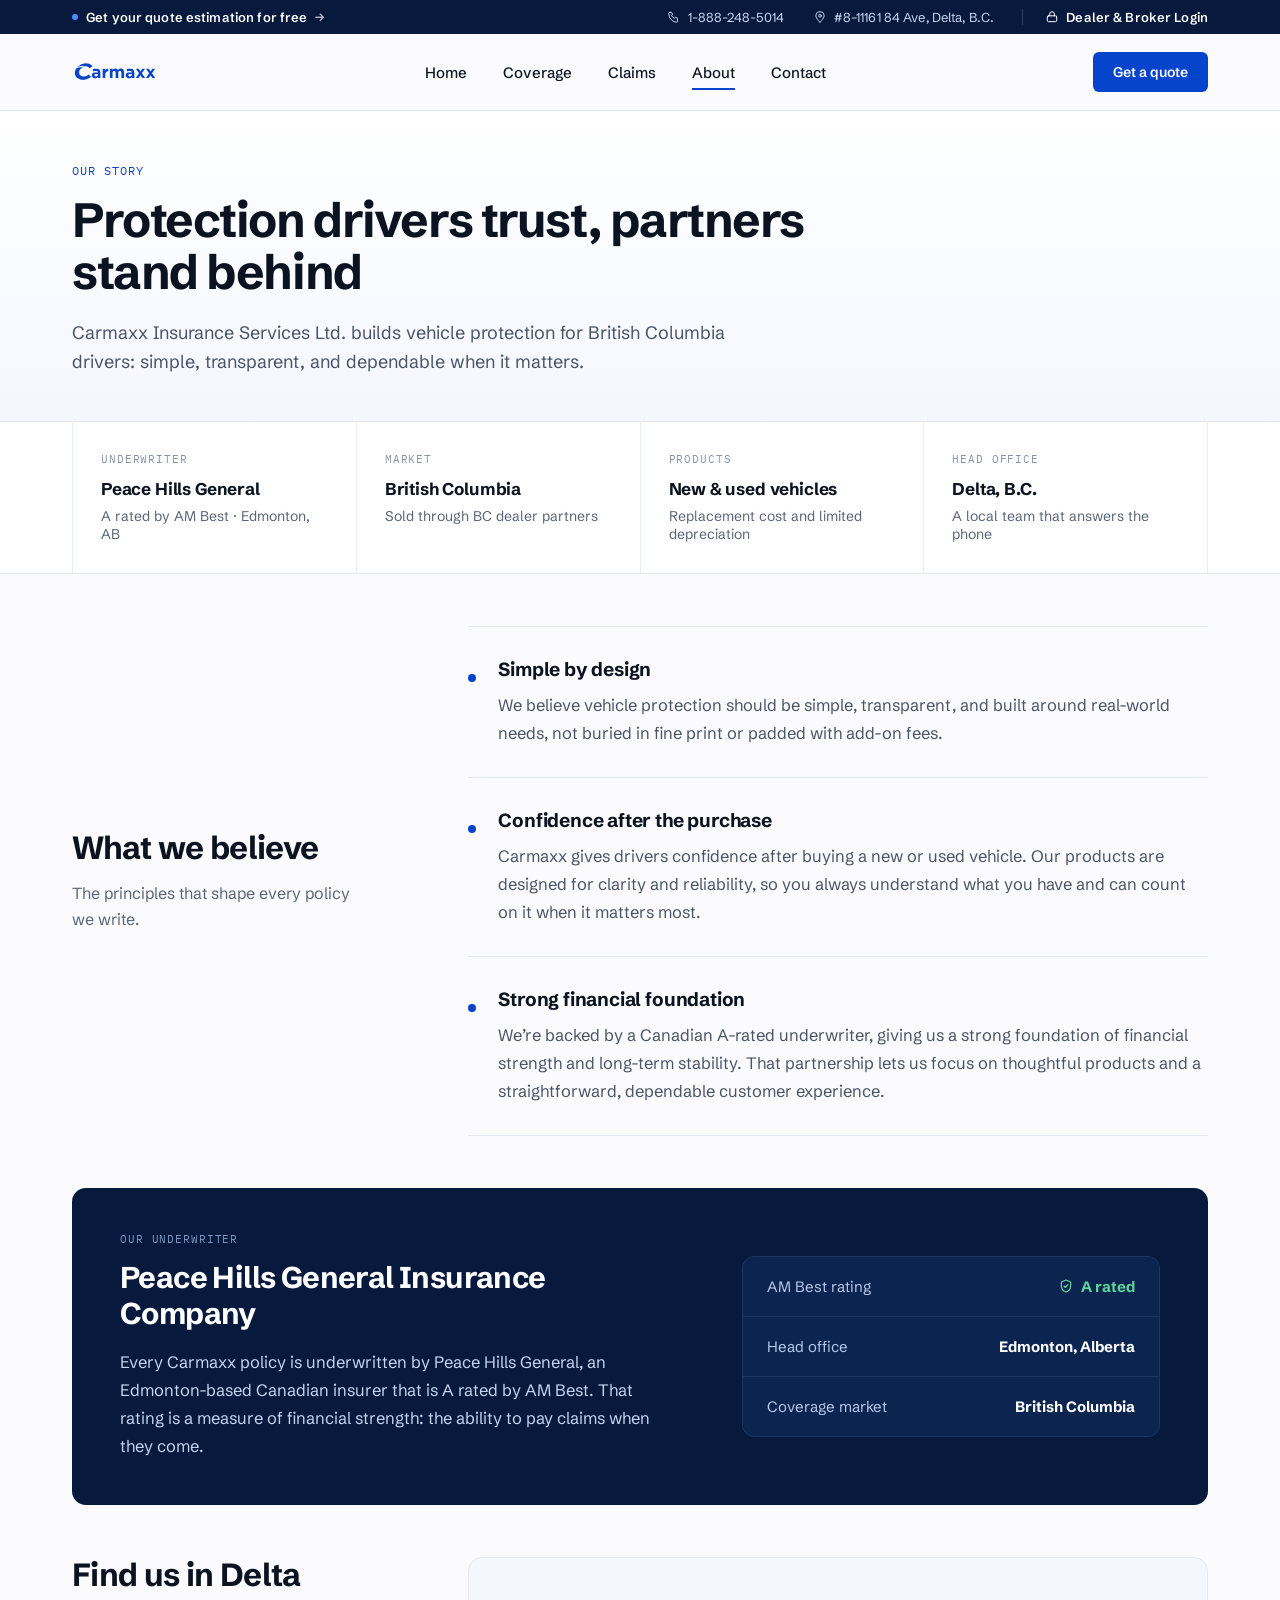
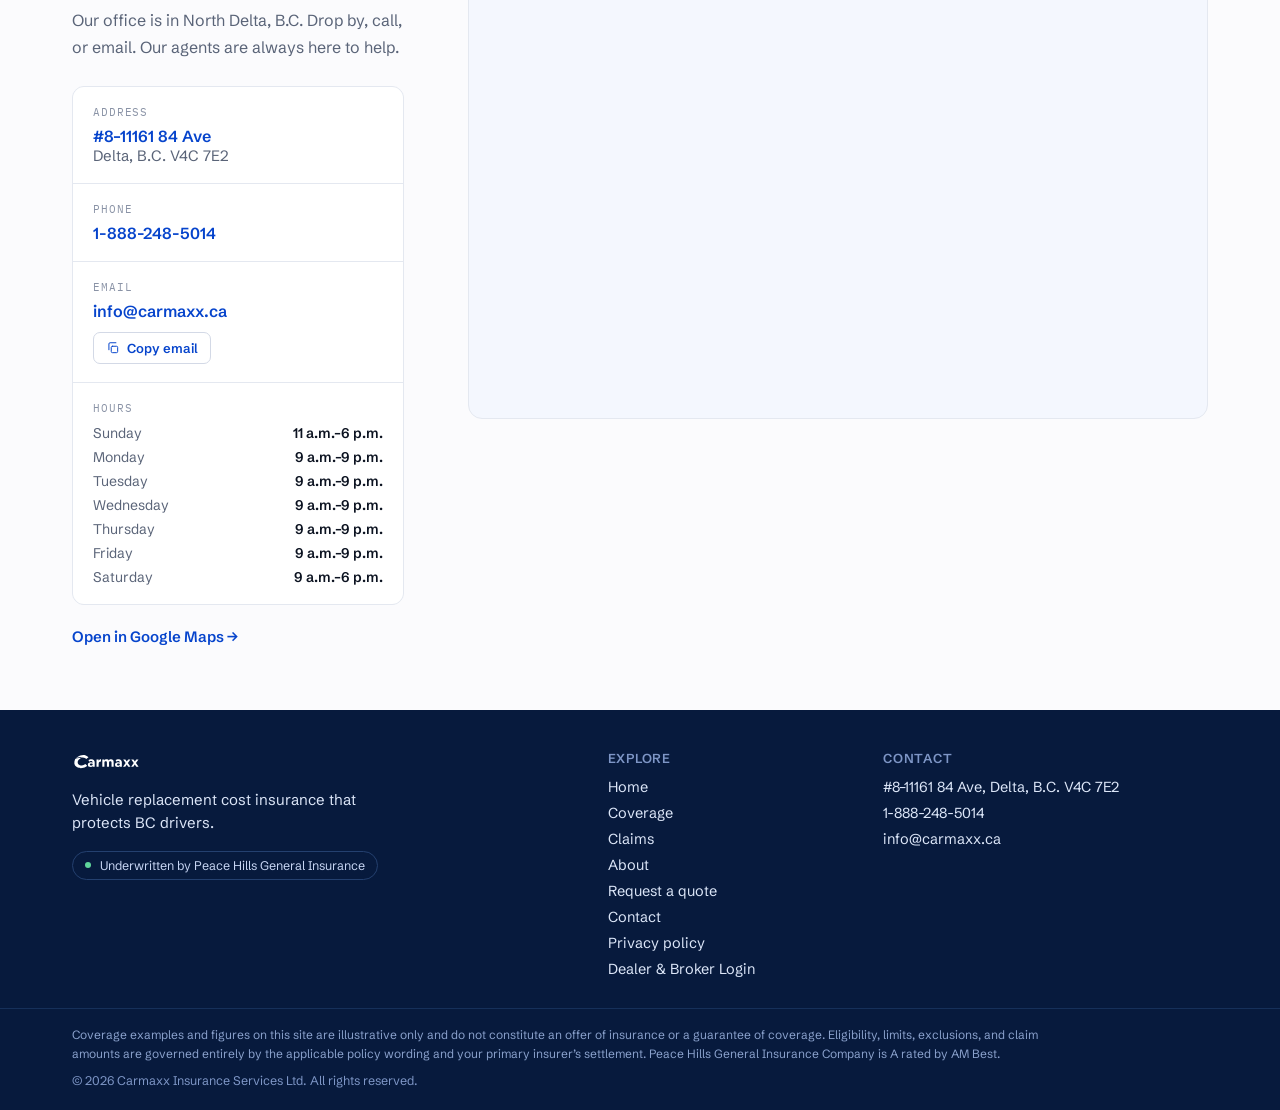
==== site/about.html @ 8c23d746 "Initial checkpoint: Carmaxx website Static marketing site for Carmaxx vehicle replacement cost insur" ====
<!DOCTYPE html>
<html lang="en">
<head>
  <meta charset="utf-8" />
  <meta name="viewport" content="width=device-width, initial-scale=1" />
  <title>About | Carmaxx Vehicle Replacement Cost Insurance</title>
  <meta name="description" content="Carmaxx Insurance Services Ltd. builds simple, transparent vehicle protection for British Columbia drivers, backed by an A-rated Canadian underwriter." />
  <link rel="icon" href="assets/logo-blue.svg" />
  <link rel="preconnect" href="https://fonts.googleapis.com" />
  <link rel="preconnect" href="https://fonts.gstatic.com" crossorigin="anonymous" />
  <link href="https://fonts.googleapis.com/css2?family=Schibsted+Grotesk:wght@400;500;600;700;800&family=IBM+Plex+Mono:wght@400;500&display=swap" rel="stylesheet" />
  <link rel="stylesheet" href="styles.css" />
</head>
<body>


<div style="min-height:100vh; background:#FBFBFD;">

  <div style="background:#071A3D; color:#C6D4F2; font-size:13px; letter-spacing:0.01em;">
    <div style="max-width:1200px; margin:0 auto; padding:9px 32px; display:flex; align-items:center; justify-content:space-between; gap:24px;">
      <a href="quote.html" style="display:flex; align-items:center; gap:8px; color:#FFFFFF; font-weight:600;" class="x69">
        <span style="display:inline-block; width:6px; height:6px; border-radius:50%; background:#4C8CFF;"></span>
        <span>Get your quote estimation for free</span>
        <span style="opacity:0.7;">&#8594;</span>
      </a>
      <div style="display:flex; align-items:center; gap:28px;">
        <a href="tel:18882485014" style="display:flex; align-items:center; gap:7px; color:#C6D4F2;" class="x70">
          <svg viewBox="0 0 24 24" width="14" height="14" fill="none" stroke="currentColor" stroke-width="1.7" stroke-linecap="round" stroke-linejoin="round" aria-hidden="true"><path d="M5 4h3l1.6 4-2 1.2a11 11 0 0 0 5.2 5.2l1.2-2 4 1.6V19a2 2 0 0 1-2 2A15 15 0 0 1 3 6a2 2 0 0 1 2-2z"></path></svg>
          <span>1-888-248-5014</span>
        </a>
        <a href="https://maps.app.goo.gl/x2WsyaY8X3nnMoYH7" target="_blank" rel="noopener" style="display:flex; align-items:center; gap:7px; color:#C6D4F2;" class="x71">
          <svg viewBox="0 0 24 24" width="14" height="14" fill="none" stroke="currentColor" stroke-width="1.7" stroke-linecap="round" stroke-linejoin="round" aria-hidden="true"><path d="M12 21s7-6.3 7-11a7 7 0 0 0-14 0c0 4.7 7 11 7 11z"></path><circle cx="12" cy="10" r="2.4"></circle></svg>
          <span>#8&#8211;11161 84 Ave, Delta, B.C.</span>
        </a>
        <a href="https://portal.carmaxx.ca/login" target="_blank" rel="noopener" style="display:flex; align-items:center; gap:7px; color:#FFFFFF; font-weight:600; border-left:1px solid #24406F; padding-left:22px;" class="x72">
          <svg viewBox="0 0 24 24" width="14" height="14" fill="none" stroke="currentColor" stroke-width="1.7" stroke-linecap="round" stroke-linejoin="round" aria-hidden="true"><rect x="4" y="10" width="16" height="10" rx="2"></rect><path d="M8 10V7a4 4 0 0 1 8 0v3"></path></svg>
          <span>Dealer &amp; Broker Login</span>
        </a>
      </div>
    </div>
  </div>

  <header style="position:sticky; top:0; z-index:20; background:rgba(251,251,253,0.92); backdrop-filter:blur(10px); border-bottom:1px solid #E4E8F0;">
    <div style="max-width:1200px; margin:0 auto; padding:0 32px; height:76px; display:flex; align-items:center; justify-content:space-between; gap:40px;">
      <a href="index.html" style="display:flex; align-items:center;">
        <img src="assets/logo-blue.svg" alt="Carmaxx" style="height:30px; width:auto; display:block;" />
      </a>
      <nav style="display:flex; align-items:center; gap:36px; font-size:15px; font-weight:500;">
        <a href="index.html" style="color:#0B1220; padding:6px 0; position:relative;" class="x73">Home
          
        </a>
        <a href="coverage.html" style="color:#0B1220; padding:6px 0; position:relative;" class="x74">Coverage
          
        </a>
        <a href="claims.html" style="color:#0B1220; padding:6px 0; position:relative;" class="x75">Claims
          
        </a>
        <a href="about.html" style="color:#0B1220; padding:6px 0; position:relative;" class="x76">About
          <span style="position:absolute; left:0; right:0; bottom:-2px; height:2px; background:#0644CC;"></span>
        </a>
        <a href="contact.html" style="color:#0B1220; padding:6px 0; position:relative;" class="x77">Contact
          
        </a>
      </nav>
      <div style="display:flex; align-items:center; gap:20px;">
        <a href="quote.html" style="background:#0644CC; color:#FFFFFF; font-size:14px; font-weight:600; padding:11px 20px; border-radius:6px;" class="x78">Get a quote</a>
      </div>
    </div>
  </header>

  <main>
    <section style="border-bottom:1px solid #E4E8F0; background:linear-gradient(180deg,#FFFFFF 0%,#F4F7FE 100%);">
      <div style="max-width:1200px; margin:0 auto; padding:52px 32px 44px;">
        <div style="font-family:'IBM Plex Mono', monospace; font-size:12px; letter-spacing:0.08em; text-transform:uppercase; color:#0644CC;">Our story</div>
        <h1 style="margin:16px 0 0; font-size:48px; line-height:1.08; letter-spacing:-0.03em; font-weight:700; max-width:820px;">Protection drivers trust, partners stand behind</h1>
        <p style="margin:20px 0 0; font-size:18px; line-height:1.65; color:#4A5468; max-width:720px;">Carmaxx Insurance Services Ltd. builds vehicle protection for British Columbia drivers: simple, transparent, and dependable when it matters.</p>
      </div>
    </section>

    <section style="border-bottom:1px solid #E4E8F0; background:#FFFFFF;">
      <div style="max-width:1200px; margin:0 auto; padding:0 32px;">
        <div style="display:grid; grid-template-columns:repeat(4,1fr); border-left:1px solid #E9EEF8;">
          <div style="padding:30px 28px; border-right:1px solid #E9EEF8;">
            <div style="font-family:'IBM Plex Mono', monospace; font-size:11px; letter-spacing:0.08em; text-transform:uppercase; color:#8A93A6;">Underwriter</div>
            <div style="margin-top:12px; font-size:17px; font-weight:700; letter-spacing:-0.01em; line-height:1.35;">Peace Hills General</div>
            <div style="margin-top:6px; font-size:14px; color:#5A6478;">A rated by AM Best &#183; Edmonton, AB</div>
          </div>
          <div style="padding:30px 28px; border-right:1px solid #E9EEF8;">
            <div style="font-family:'IBM Plex Mono', monospace; font-size:11px; letter-spacing:0.08em; text-transform:uppercase; color:#8A93A6;">Market</div>
            <div style="margin-top:12px; font-size:17px; font-weight:700; letter-spacing:-0.01em; line-height:1.35;">British Columbia</div>
            <div style="margin-top:6px; font-size:14px; color:#5A6478;">Sold through BC dealer partners</div>
          </div>
          <div style="padding:30px 28px; border-right:1px solid #E9EEF8;">
            <div style="font-family:'IBM Plex Mono', monospace; font-size:11px; letter-spacing:0.08em; text-transform:uppercase; color:#8A93A6;">Products</div>
            <div style="margin-top:12px; font-size:17px; font-weight:700; letter-spacing:-0.01em; line-height:1.35;">New &amp; used vehicles</div>
            <div style="margin-top:6px; font-size:14px; color:#5A6478;">Replacement cost and limited depreciation</div>
          </div>
          <div style="padding:30px 28px; border-right:1px solid #E9EEF8;">
            <div style="font-family:'IBM Plex Mono', monospace; font-size:11px; letter-spacing:0.08em; text-transform:uppercase; color:#8A93A6;">Head office</div>
            <div style="margin-top:12px; font-size:17px; font-weight:700; letter-spacing:-0.01em; line-height:1.35;">Delta, B.C.</div>
            <div style="margin-top:6px; font-size:14px; color:#5A6478;">A local team that answers the phone</div>
          </div>
        </div>
      </div>
    </section>

    <section style="max-width:1200px; margin:0 auto; padding:52px 32px 0;">
      <div style="display:grid; grid-template-columns:0.62fr 1.38fr; gap:64px; align-items:center;">
        <div>
          <h2 style="margin:0; font-size:32px; line-height:1.15; letter-spacing:-0.02em; font-weight:700;">What we believe</h2>
          <p style="margin:14px 0 0; font-size:16px; line-height:1.6; color:#5A6478;">The principles that shape every policy we write.</p>
        </div>
        <div style="display:grid; gap:0; border-top:1px solid #E4E8F0;">
          <div style="display:grid; grid-template-columns:16px 1fr; gap:14px; padding:30px 0; border-bottom:1px solid #E4E8F0;">
            <div style="padding-top:9px;"><span style="display:inline-block; width:8px; height:8px; border-radius:50%; background:#0644CC;"></span></div>
            <div>
              <div style="font-size:19px; font-weight:700; letter-spacing:-0.01em;">Simple by design</div>
              <p style="margin:10px 0 0; font-size:16.5px; line-height:1.7; color:#4A5468;">We believe vehicle protection should be simple, transparent, and built around real-world needs, not buried in fine print or padded with add-on fees.</p>
            </div>
          </div>
          <div style="display:grid; grid-template-columns:16px 1fr; gap:14px; padding:30px 0; border-bottom:1px solid #E4E8F0;">
            <div style="padding-top:9px;"><span style="display:inline-block; width:8px; height:8px; border-radius:50%; background:#0644CC;"></span></div>
            <div>
              <div style="font-size:19px; font-weight:700; letter-spacing:-0.01em;">Confidence after the purchase</div>
              <p style="margin:10px 0 0; font-size:16.5px; line-height:1.7; color:#4A5468;">Carmaxx gives drivers confidence after buying a new or used vehicle. Our products are designed for clarity and reliability, so you always understand what you have and can count on it when it matters most.</p>
            </div>
          </div>
          <div style="display:grid; grid-template-columns:16px 1fr; gap:14px; padding:30px 0; border-bottom:1px solid #E4E8F0;">
            <div style="padding-top:9px;"><span style="display:inline-block; width:8px; height:8px; border-radius:50%; background:#0644CC;"></span></div>
            <div>
              <div style="font-size:19px; font-weight:700; letter-spacing:-0.01em;">Strong financial foundation</div>
              <p style="margin:10px 0 0; font-size:16.5px; line-height:1.7; color:#4A5468;">We&#8217;re backed by a Canadian A-rated underwriter, giving us a strong foundation of financial strength and long-term stability. That partnership lets us focus on thoughtful products and a straightforward, dependable customer experience.</p>
            </div>
          </div>
        </div>
      </div>
    </section>

    <section style="max-width:1200px; margin:0 auto; padding:52px 32px 0;">
      <div style="background:#071A3D; border-radius:14px; padding:44px 48px; display:grid; grid-template-columns:1.15fr 0.85fr; gap:56px; align-items:center;">
        <div>
          <div style="font-family:'IBM Plex Mono', monospace; font-size:11px; letter-spacing:0.08em; text-transform:uppercase; color:#7E96C6;">Our underwriter</div>
          <h2 style="margin:14px 0 0; font-size:30px; line-height:1.2; letter-spacing:-0.02em; font-weight:700; color:#FFFFFF;">Peace Hills General Insurance Company</h2>
          <p style="margin:16px 0 0; font-size:16.5px; line-height:1.7; color:#C6D4F2;">Every Carmaxx policy is underwritten by Peace Hills General, an Edmonton-based Canadian insurer that is A rated by AM Best. That rating is a measure of financial strength: the ability to pay claims when they come.</p>
        </div>
        <div style="display:grid; gap:1px; background:#1B3562; border:1px solid #1B3562; border-radius:12px; overflow:hidden;">
          <div style="background:#0B2450; padding:20px 24px; display:flex; justify-content:space-between; align-items:center; gap:16px;"><span style="font-size:15px; color:#B9C9EA;">AM Best rating</span><span style="display:inline-flex; align-items:center; gap:7px; font-size:15px; font-weight:700; color:#5FD59B;"><svg viewBox="0 0 24 24" width="16" height="16" fill="none" stroke="#5FD59B" stroke-width="1.8" stroke-linecap="round" stroke-linejoin="round" aria-hidden="true"><path d="M12 3l7 3v5.5c0 4.2-2.9 7.9-7 9.5-4.1-1.6-7-5.3-7-9.5V6l7-3z"></path><path d="M9 12.2l2 2 4-4.2"></path></svg>A rated</span></div>
          <div style="background:#0B2450; padding:20px 24px; display:flex; justify-content:space-between; gap:16px;"><span style="font-size:15px; color:#B9C9EA;">Head office</span><span style="font-size:15px; font-weight:700; color:#FFFFFF;">Edmonton, Alberta</span></div>
          <div style="background:#0B2450; padding:20px 24px; display:flex; justify-content:space-between; gap:16px;"><span style="font-size:15px; color:#B9C9EA;">Coverage market</span><span style="font-size:15px; font-weight:700; color:#FFFFFF;">British Columbia</span></div>
        </div>
      </div>
    </section>

    <section style="max-width:1200px; margin:0 auto; padding:52px 32px 64px;">
      <div style="display:grid; grid-template-columns:0.62fr 1.38fr; gap:64px; align-items:start;">
        <div>
          <h2 style="margin:0; font-size:32px; line-height:1.15; letter-spacing:-0.02em; font-weight:700;">Find us in Delta</h2>
          <p style="margin:14px 0 0; font-size:16px; line-height:1.65; color:#5A6478;">Our office is in North Delta, B.C. Drop by, call, or email. Our agents are always here to help.</p>
          <div style="margin-top:26px; display:grid; gap:1px; background:#E4E8F0; border:1px solid #E4E8F0; border-radius:12px; overflow:hidden;">
            <div style="background:#FFFFFF; padding:18px 20px;">
              <div style="font-family:'IBM Plex Mono', monospace; font-size:11px; letter-spacing:0.08em; text-transform:uppercase; color:#8A93A6;">Address</div>
              <a href="https://maps.app.goo.gl/x2WsyaY8X3nnMoYH7" target="_blank" rel="noopener" style="display:block; margin-top:7px; font-size:16px; font-weight:600;">#8&#8211;11161 84 Ave</a>
              <div style="font-size:15px; color:#5A6478;">Delta, B.C. V4C 7E2</div>
            </div>
            <div style="background:#FFFFFF; padding:18px 20px;">
              <div style="font-family:'IBM Plex Mono', monospace; font-size:11px; letter-spacing:0.08em; text-transform:uppercase; color:#8A93A6;">Phone</div>
              <a href="tel:18882485014" style="display:block; margin-top:7px; font-size:16px; font-weight:600;">1-888-248-5014</a>
            </div>
            <div style="background:#FFFFFF; padding:18px 20px;">
              <div style="font-family:'IBM Plex Mono', monospace; font-size:11px; letter-spacing:0.08em; text-transform:uppercase; color:#8A93A6;">Email</div>
              <a href="mailto:info@carmaxx.ca" style="display:block; margin-top:7px; font-size:16px; font-weight:600;">info@carmaxx.ca</a>
              <button type="button" class="copy-email" data-email="info@carmaxx.ca" aria-label="Copy email address" style="margin-top:11px; display:inline-flex; align-items:center; gap:7px; font-family:inherit; cursor:pointer; background:#FFFFFF; color:#0644CC; border:1px solid #D3D9E6; border-radius:7px; padding:7px 12px; font-size:13px; font-weight:600;"><svg viewBox="0 0 24 24" width="14" height="14" fill="none" stroke="currentColor" stroke-width="1.7" stroke-linecap="round" stroke-linejoin="round" aria-hidden="true"><rect x="9" y="9" width="11" height="11" rx="2"></rect><path d="M5 15V5a2 2 0 0 1 2-2h10"></path></svg><span class="copy-email-label">Copy email</span></button>
            </div>
            <div style="background:#FFFFFF; padding:18px 20px;">
              <div style="font-family:'IBM Plex Mono', monospace; font-size:11px; letter-spacing:0.08em; text-transform:uppercase; color:#8A93A6;">Hours</div>
              <div style="margin-top:9px; display:grid; gap:6px; font-size:14px; color:#5A6478;">
                <div style="display:flex; justify-content:space-between; gap:16px;"><span>Sunday</span><span style="color:#0B1220; font-weight:600; white-space:nowrap;">11 a.m.&#8211;6 p.m.</span></div>
                <div style="display:flex; justify-content:space-between; gap:16px;"><span>Monday</span><span style="color:#0B1220; font-weight:600; white-space:nowrap;">9 a.m.&#8211;9 p.m.</span></div>
                <div style="display:flex; justify-content:space-between; gap:16px;"><span>Tuesday</span><span style="color:#0B1220; font-weight:600; white-space:nowrap;">9 a.m.&#8211;9 p.m.</span></div>
                <div style="display:flex; justify-content:space-between; gap:16px;"><span>Wednesday</span><span style="color:#0B1220; font-weight:600; white-space:nowrap;">9 a.m.&#8211;9 p.m.</span></div>
                <div style="display:flex; justify-content:space-between; gap:16px;"><span>Thursday</span><span style="color:#0B1220; font-weight:600; white-space:nowrap;">9 a.m.&#8211;9 p.m.</span></div>
                <div style="display:flex; justify-content:space-between; gap:16px;"><span>Friday</span><span style="color:#0B1220; font-weight:600; white-space:nowrap;">9 a.m.&#8211;9 p.m.</span></div>
                <div style="display:flex; justify-content:space-between; gap:16px;"><span>Saturday</span><span style="color:#0B1220; font-weight:600; white-space:nowrap;">9 a.m.&#8211;6 p.m.</span></div>
              </div>
            </div>
          </div>
          <a href="https://maps.app.goo.gl/x2WsyaY8X3nnMoYH7" target="_blank" rel="noopener" style="display:inline-block; margin-top:22px; font-size:15px; font-weight:600;">Open in Google Maps &#8594;</a>
        </div>
        <div style="border:1px solid #E4E8F0; border-radius:14px; overflow:hidden; background:#F4F7FE;">
          <iframe title="Carmaxx office location" src="https://www.google.com/maps?q=11161+84+Ave+%238,+Delta,+BC+V4C+7E2&amp;z=16&amp;output=embed" width="100%" height="460" style="border:0; display:block;" loading="lazy" referrerpolicy="no-referrer-when-downgrade" allowfullscreen></iframe>
        </div>
      </div>
    </section>
  </main>
  <footer style="background:#071A3D; color:#B9C9EA;">
    <div style="max-width:1200px; margin:0 auto; padding:40px 32px 30px; display:grid; grid-template-columns:1.5fr 0.7fr 1fr; gap:48px;">
      <div>
        <img src="assets/logo-white.svg" alt="Carmaxx" style="height:24px; width:auto; display:block;" />
        <p style="margin:14px 0 0; font-size:15px; line-height:1.55; color:#DCE6F8; max-width:340px;">Vehicle replacement cost insurance that protects BC drivers.</p>
        <div style="margin-top:16px; display:inline-flex; align-items:center; gap:9px; font-size:12.5px; color:#C6D4F2; border:1px solid #24406F; padding:6px 12px; border-radius:100px;">
          <span style="display:inline-block; width:6px; height:6px; border-radius:50%; background:#5FD59B;"></span>
          <span>Underwritten by Peace Hills General Insurance</span>
        </div>
      </div>
      <div>
        <div style="font-size:13px; font-weight:600; letter-spacing:0.06em; text-transform:uppercase; color:#7E96C6;">Explore</div>
        <div style="margin-top:12px; display:grid; gap:8px; font-size:14.5px;">
          <a href="index.html" style="color:#DCE6F8;" class="x79">Home</a>
          <a href="coverage.html" style="color:#DCE6F8;" class="x80">Coverage</a>
          <a href="claims.html" style="color:#DCE6F8;" class="x81">Claims</a>
          <a href="about.html" style="color:#DCE6F8;" class="x82">About</a>
          <a href="quote.html" style="color:#DCE6F8;" class="x83">Request a quote</a>
          <a href="contact.html" style="color:#DCE6F8;" class="x84">Contact</a>
          <a href="privacy.html" style="color:#DCE6F8;" class="x85">Privacy policy</a>
          <a href="https://portal.carmaxx.ca/login" target="_blank" rel="noopener" style="color:#DCE6F8;" class="x86">Dealer &amp; Broker Login</a>
        </div>
      </div>
      <div>
        <div style="font-size:13px; font-weight:600; letter-spacing:0.06em; text-transform:uppercase; color:#7E96C6;">Contact</div>
        <div style="margin-top:12px; display:grid; gap:8px; font-size:14.5px;">
          <a href="https://maps.app.goo.gl/x2WsyaY8X3nnMoYH7" target="_blank" rel="noopener" style="color:#DCE6F8;" class="x87">#8&#8211;11161 84 Ave, Delta, B.C. V4C 7E2</a>
          <a href="tel:18882485014" style="color:#DCE6F8;" class="x88">1-888-248-5014</a>
          <a href="mailto:info@carmaxx.ca" style="color:#DCE6F8;" class="x89">info@carmaxx.ca</a>
        </div>
      </div>
    </div>
    <div style="border-top:1px solid #16305A;">
      <div style="max-width:1200px; margin:0 auto; padding:16px 32px 22px; display:grid; gap:10px;">
        <p style="margin:0; font-size:12px; line-height:1.6; color:#8AA1CC; max-width:1000px;">Coverage examples and figures on this site are illustrative only and do not constitute an offer of insurance or a guarantee of coverage. Eligibility, limits, exclusions, and claim amounts are governed entirely by the applicable policy wording and your primary insurer&#8217;s settlement. Peace Hills General Insurance Company is A rated by AM Best.</p>
        <div style="font-size:12.5px; color:#7E96C6;">&#169; 2026 Carmaxx Insurance Services Ltd. All rights reserved.</div>
      </div>
    </div>
  </footer>
</div>

  <script src="forms.js"></script>
</body>
</html>
---- site/styles.css ----
html, body { margin:0; padding:0; background:#FBFBFD; }
  body { font-family:'Schibsted Grotesk', Helvetica, Arial, sans-serif; color:#0B1220; -webkit-font-smoothing:antialiased; }
  * { box-sizing:border-box; }
  a { color:#0644CC; text-decoration:none; }
  a:hover { color:#0533A0; }
  p { text-wrap:pretty; }
  img, svg, iframe { max-width:100%; }
  @media (max-width: 1100px) and (min-width: 901px) {
    #claim-steps { grid-template-columns:1fr 1fr !important; }
  }
  @media (max-width: 1100px) and (min-width: 901px) {
    main h1 { font-size:42px !important; }
  }
  @media (max-width: 900px) {
    main h1 span { font-size:22px !important; }
    #claim-steps { grid-template-columns:1fr !important; gap:14px !important; }
    #rc-box { height:180px !important; }
    #rc-metrics { grid-template-columns:1fr 1fr 1fr !important; gap:6px !important; }
    #rc-metrics > div { padding:11px 9px !important; min-width:0; }
    #rc-metrics > div > div:last-child { font-size:16px !important; }
    #rc-time-row { flex-wrap:wrap; gap:8px; }
    #rc-time-row label { width:100%; }
    body { overflow-x:hidden; }
    main [style*="grid-template-columns"], footer [style*="grid-template-columns"] { grid-template-columns:1fr !important; gap:26px !important; }
    /* let collapsed-grid children shrink below their content min-width so a wide
       child (e.g. the hero chart card) can't push the track past the viewport */
    main [style*="grid-template-columns"] > *, footer [style*="grid-template-columns"] > * { min-width:0; }
    main section[style*="margin:0 auto"], main section > div[style*="margin:0 auto"], footer > div > div { padding-left:20px !important; padding-right:20px !important; }
    main div[style*="position:sticky"] { position:static !important; }
    main h1 { font-size:34px !important; }
    main h2 { font-size:25px !important; }
    header > div { height:auto !important; flex-wrap:wrap; padding:12px 20px !important; gap:12px; }
    header nav { order:3; width:100%; gap:20px !important; font-size:14px !important; overflow-x:auto; padding-bottom:2px; }
    header > div > div:last-child > a[href^="tel"] { display:none; }
    body > div > div:first-child > div { flex-direction:column !important; align-items:flex-start !important; gap:10px !important; padding-left:20px !important; padding-right:20px !important; }
    body > div > div:first-child > div > div { flex-direction:column !important; align-items:flex-start !important; gap:10px !important; }
    body > div > div:first-child a[href*="portal.carmaxx"] { display:none !important; }
  }

  @media (max-width: 360px) {
    /* very small phones: keep the 3 hero metric figures from clipping */
    #rc-metrics { gap:5px !important; }
    #rc-metrics > div { padding:9px 7px !important; }
    #rc-metrics > div > div:first-child { font-size:11px !important; }
    #rc-metrics > div > div:last-child { font-size:13px !important; }
  }

.x1:hover { color:#8FB4FF !important }
.x2:hover { color:#FFFFFF !important }
.x3:hover { color:#FFFFFF !important }
.x4:hover { color:#8FB4FF !important }
.x5:hover { color:#0644CC !important }
.x6:hover { color:#0644CC !important }
.x7:hover { color:#0644CC !important }
.x8:hover { color:#0644CC !important }
.x9:hover { color:#0644CC !important }
.x10:hover { background:#0533A0 !important; color:#FFFFFF !important }
.x11:hover { background:#0533A0 !important; color:#FFFFFF !important }
.x12:hover { border-color:#0644CC !important; color:#0644CC !important }
.x13:hover { background:#0533A0 !important; color:#FFFFFF !important }
.x14:hover { border-color:#0644CC !important; color:#0644CC !important }
.x15:hover { color:#FFFFFF !important }
.x16:hover { color:#FFFFFF !important }
.x17:hover { color:#FFFFFF !important }
.x18:hover { color:#FFFFFF !important }
.x19:hover { color:#FFFFFF !important }
.x20:hover { color:#FFFFFF !important }
.x21:hover { color:#FFFFFF !important }
.x22:hover { color:#FFFFFF !important }
.x23:hover { color:#FFFFFF !important }
.x24:hover { color:#FFFFFF !important }
.x25:hover { color:#FFFFFF !important }
.x26:hover { color:#8FB4FF !important }
.x27:hover { color:#FFFFFF !important }
.x28:hover { color:#FFFFFF !important }
.x29:hover { color:#8FB4FF !important }
.x30:hover { color:#0644CC !important }
.x31:hover { color:#0644CC !important }
.x32:hover { color:#0644CC !important }
.x33:hover { color:#0644CC !important }
.x34:hover { color:#0644CC !important }
.x35:hover { background:#0533A0 !important; color:#FFFFFF !important }
.x36:hover { color:#FFFFFF !important }
.x37:hover { color:#FFFFFF !important }
.x38:hover { color:#FFFFFF !important }
.x39:hover { color:#FFFFFF !important }
.x40:hover { color:#FFFFFF !important }
.x41:hover { color:#FFFFFF !important }
.x42:hover { color:#FFFFFF !important }
.x43:hover { color:#FFFFFF !important }
.x44:hover { color:#FFFFFF !important }
.x45:hover { color:#FFFFFF !important }
.x46:hover { color:#FFFFFF !important }
.x47:hover { color:#8FB4FF !important }
.x48:hover { color:#FFFFFF !important }
.x49:hover { color:#FFFFFF !important }
.x50:hover { color:#8FB4FF !important }
.x51:hover { color:#0644CC !important }
.x52:hover { color:#0644CC !important }
.x53:hover { color:#0644CC !important }
.x54:hover { color:#0644CC !important }
.x55:hover { color:#0644CC !important }
.x56:hover { background:#0533A0 !important; color:#FFFFFF !important }
.x57:hover { background:#DDE7FB !important; color:#071A3D !important }
.x58:hover { color:#FFFFFF !important }
.x59:hover { color:#FFFFFF !important }
.x60:hover { color:#FFFFFF !important }
.x61:hover { color:#FFFFFF !important }
.x62:hover { color:#FFFFFF !important }
.x63:hover { color:#FFFFFF !important }
.x64:hover { color:#FFFFFF !important }
.x65:hover { color:#FFFFFF !important }
.x66:hover { color:#FFFFFF !important }
.x67:hover { color:#FFFFFF !important }
.x68:hover { color:#FFFFFF !important }
.x69:hover { color:#8FB4FF !important }
.x70:hover { color:#FFFFFF !important }
.x71:hover { color:#FFFFFF !important }
.x72:hover { color:#8FB4FF !important }
.x73:hover { color:#0644CC !important }
.x74:hover { color:#0644CC !important }
.x75:hover { color:#0644CC !important }
.x76:hover { color:#0644CC !important }
.x77:hover { color:#0644CC !important }
.x78:hover { background:#0533A0 !important; color:#FFFFFF !important }
.x79:hover { color:#FFFFFF !important }
.x80:hover { color:#FFFFFF !important }
.x81:hover { color:#FFFFFF !important }
.x82:hover { color:#FFFFFF !important }
.x83:hover { color:#FFFFFF !important }
.x84:hover { color:#FFFFFF !important }
.x85:hover { color:#FFFFFF !important }
.x86:hover { color:#FFFFFF !important }
.x87:hover { color:#FFFFFF !important }
.x88:hover { color:#FFFFFF !important }
.x89:hover { color:#FFFFFF !important }
.x90:hover { color:#8FB4FF !important }
.x91:hover { color:#FFFFFF !important }
.x92:hover { color:#FFFFFF !important }
.x93:hover { color:#8FB4FF !important }
.x94:hover { color:#0644CC !important }
.x95:hover { color:#0644CC !important }
.x96:hover { color:#0644CC !important }
.x97:hover { color:#0644CC !important }
.x98:hover { color:#0644CC !important }
.x99:hover { background:#0533A0 !important; color:#FFFFFF !important }
.x100:focus { border-color:#0644CC !important }
.x101:focus { border-color:#0644CC !important }
.x102:focus { border-color:#0644CC !important }
.x103:focus { border-color:#0644CC !important }
.x104:focus { border-color:#0644CC !important }
.x105:hover { color:#0B1220 !important }
.x106:hover { color:#0B1220 !important }
.x107:hover { color:#0B1220 !important }
.x108:hover { background:#0533A0 !important }
.x109:hover { color:#FFFFFF !important }
.x110:hover { color:#FFFFFF !important }
.x111:hover { color:#FFFFFF !important }
.x112:hover { color:#FFFFFF !important }
.x113:hover { color:#FFFFFF !important }
.x114:hover { color:#FFFFFF !important }
.x115:hover { color:#FFFFFF !important }
.x116:hover { color:#FFFFFF !important }
.x117:hover { color:#FFFFFF !important }
.x118:hover { color:#FFFFFF !important }
.x119:hover { color:#FFFFFF !important }
.x120:hover { color:#8FB4FF !important }
.x121:hover { color:#FFFFFF !important }
.x122:hover { color:#FFFFFF !important }
.x123:hover { color:#8FB4FF !important }
.x124:hover { color:#0644CC !important }
.x125:hover { color:#0644CC !important }
.x126:hover { color:#0644CC !important }
.x127:hover { color:#0644CC !important }
.x128:hover { color:#0644CC !important }
.x129:hover { background:#0533A0 !important; color:#FFFFFF !important }
.x130:focus { border-color:#0644CC !important }
.x131:focus { border-color:#0644CC !important }
.x132:focus { border-color:#0644CC !important }
.x133:focus { border-color:#0644CC !important }
.x134:focus { border-color:#0644CC !important }
.x135:hover { background:#0533A0 !important }
.x136:hover { color:#FFFFFF !important }
.x137:hover { color:#FFFFFF !important }
.x138:hover { color:#FFFFFF !important }
.x139:hover { color:#FFFFFF !important }
.x140:hover { color:#FFFFFF !important }
.x141:hover { color:#FFFFFF !important }
.x142:hover { color:#FFFFFF !important }
.x143:hover { color:#FFFFFF !important }
.x144:hover { color:#FFFFFF !important }
.x145:hover { color:#FFFFFF !important }
.x146:hover { color:#FFFFFF !important }
.x147:hover { color:#8FB4FF !important }
.x148:hover { color:#FFFFFF !important }
.x149:hover { color:#FFFFFF !important }
.x150:hover { color:#8FB4FF !important }
.x151:hover { color:#0644CC !important }
.x152:hover { color:#0644CC !important }
.x153:hover { color:#0644CC !important }
.x154:hover { color:#0644CC !important }
.x155:hover { color:#0644CC !important }
.x156:hover { background:#0533A0 !important; color:#FFFFFF !important }
.x157:hover { color:#FFFFFF !important }
.x158:hover { color:#FFFFFF !important }
.x159:hover { color:#FFFFFF !important }
.x160:hover { color:#FFFFFF !important }
.x161:hover { color:#FFFFFF !important }
.x162:hover { color:#FFFFFF !important }
.x163:hover { color:#FFFFFF !important }
.x164:hover { color:#FFFFFF !important }
.x165:hover { color:#FFFFFF !important }
.x166:hover { color:#FFFFFF !important }
.x167:hover { color:#FFFFFF !important }
.qcta:hover { background:#0533A0 !important; color:#FFFFFF !important; }
.vt { background: transparent; color:#5A6478; font-weight:500; }
.vt.on { background:#FFFFFF; color:#0644CC; font-weight:600; box-shadow:0 1px 3px rgba(11,18,32,0.14); }
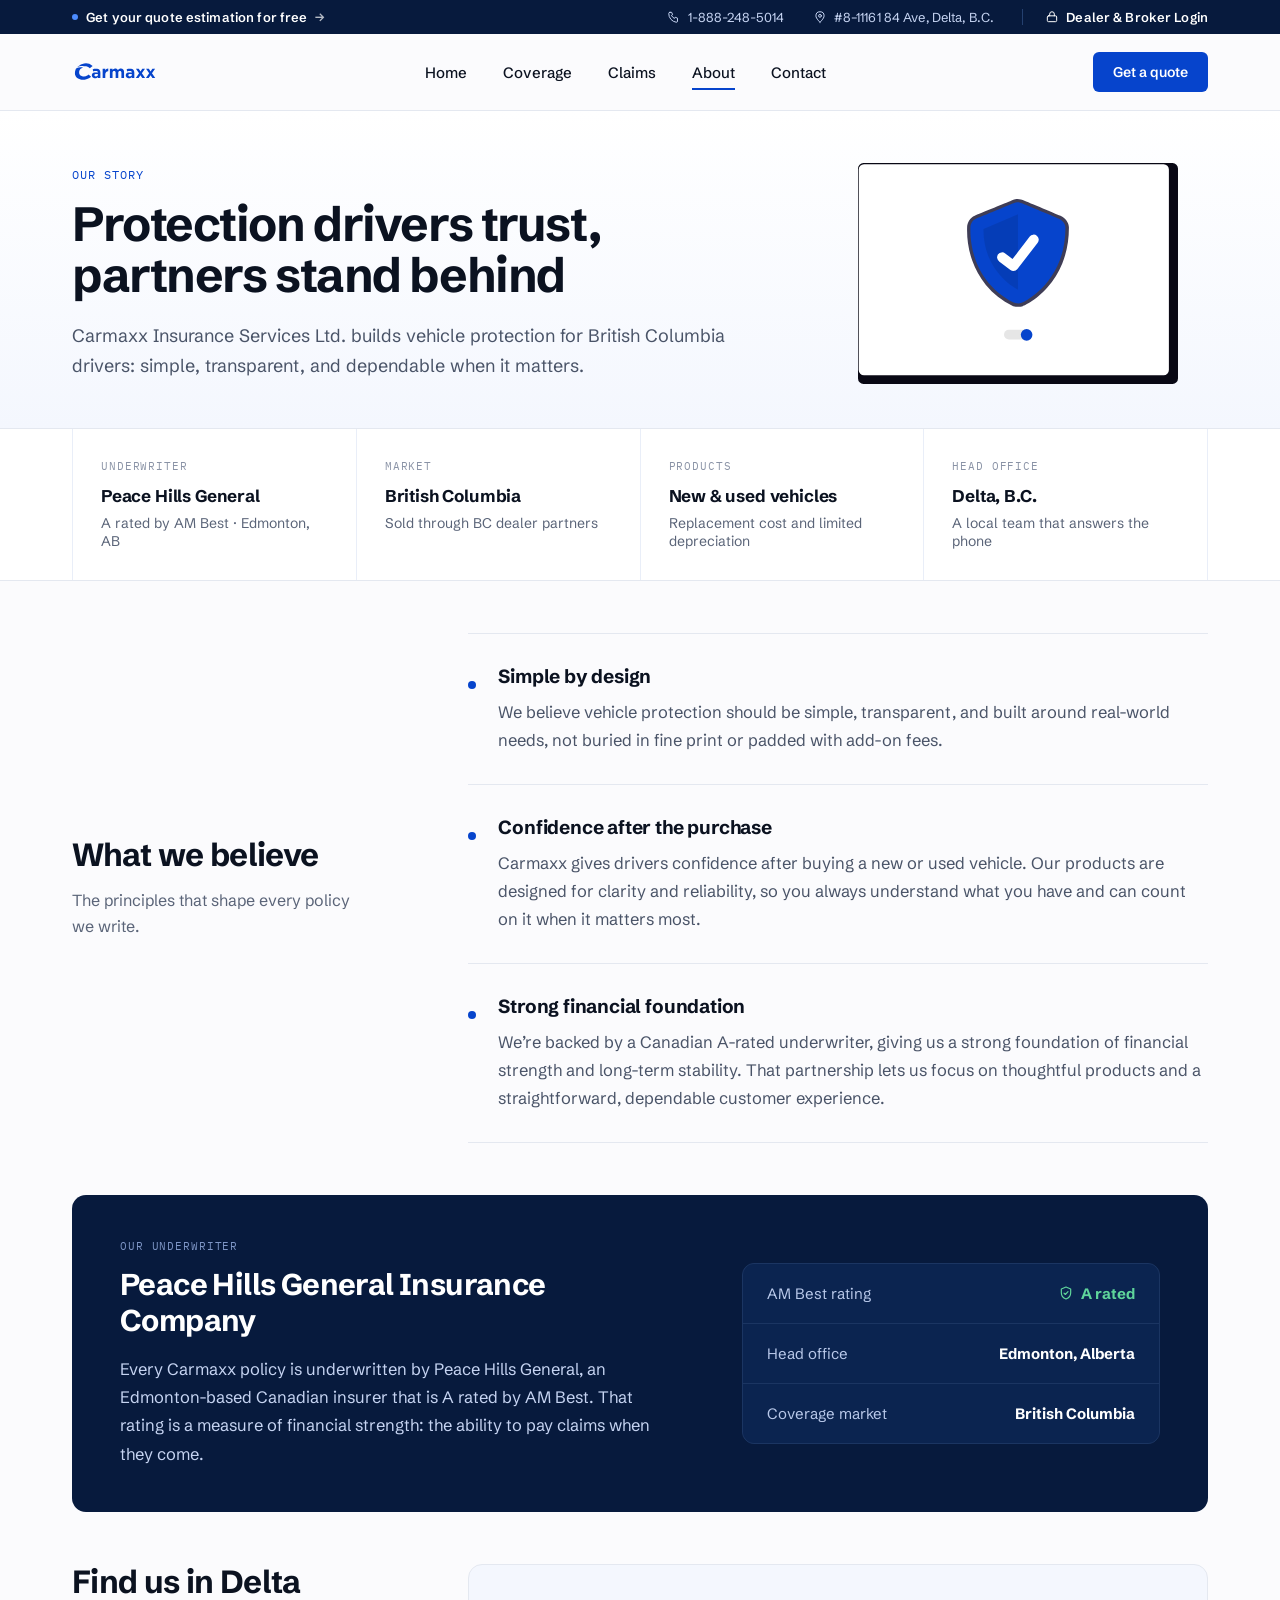
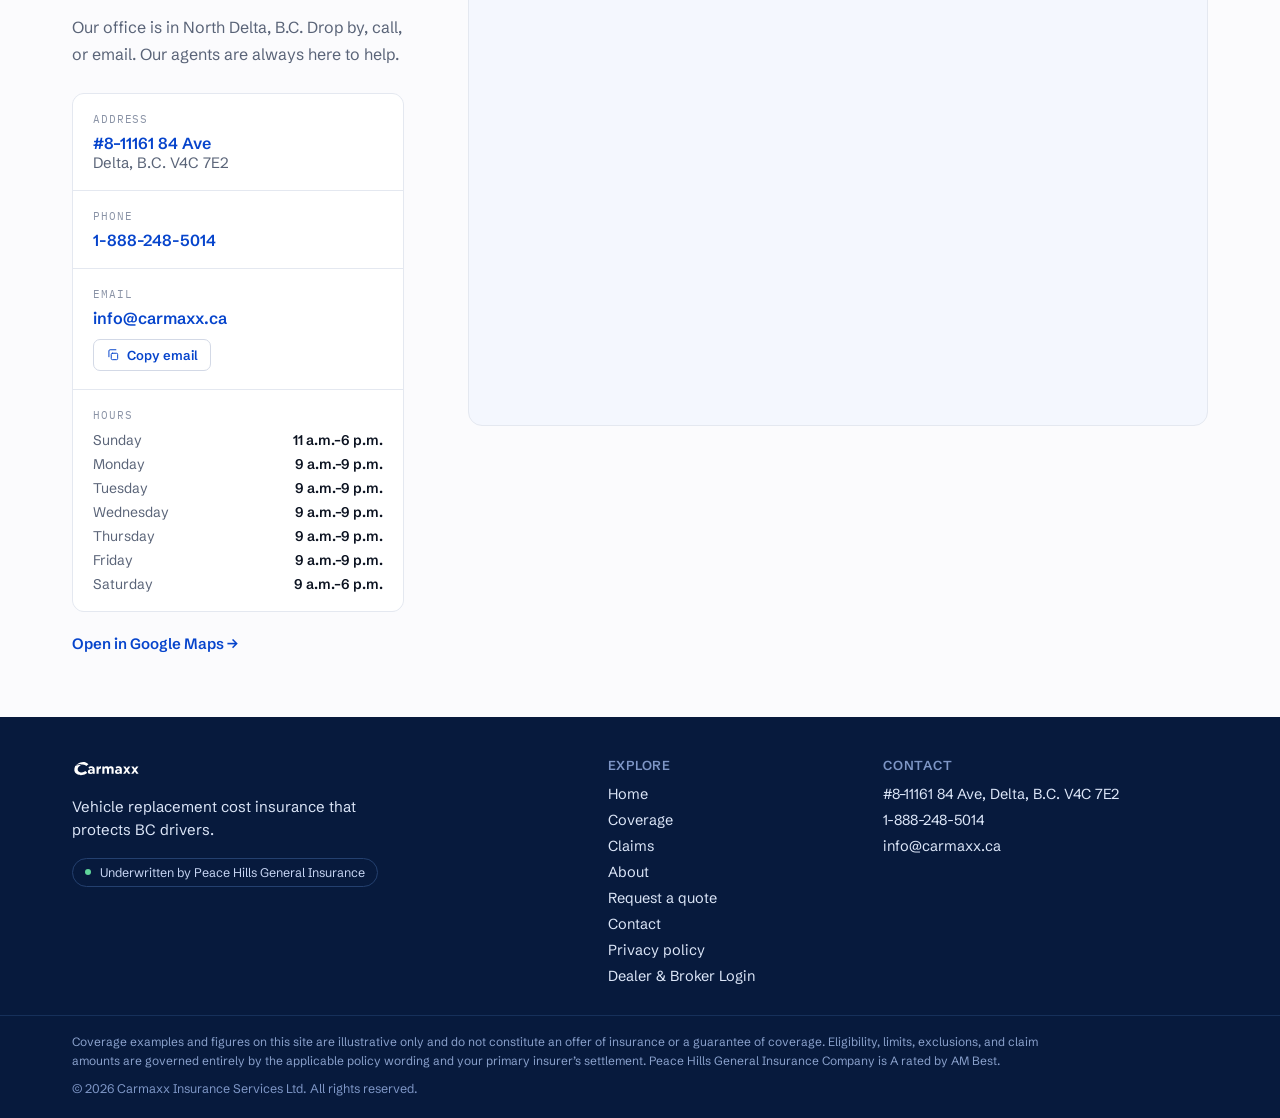
==== commit 45d914f4: "Add unDraw illustrations; replace em-dashes; remove pill tags - Add two brand-recolored open-source " ====
--- a/site/about.html
+++ b/site/about.html
@@ -70,10 +70,15 @@
 
   <main>
     <section style="border-bottom:1px solid #E4E8F0; background:linear-gradient(180deg,#FFFFFF 0%,#F4F7FE 100%);">
-      <div style="max-width:1200px; margin:0 auto; padding:52px 32px 44px;">
-        <div style="font-family:'IBM Plex Mono', monospace; font-size:12px; letter-spacing:0.08em; text-transform:uppercase; color:#0644CC;">Our story</div>
-        <h1 style="margin:16px 0 0; font-size:48px; line-height:1.08; letter-spacing:-0.03em; font-weight:700; max-width:820px;">Protection drivers trust, partners stand behind</h1>
-        <p style="margin:20px 0 0; font-size:18px; line-height:1.65; color:#4A5468; max-width:720px;">Carmaxx Insurance Services Ltd. builds vehicle protection for British Columbia drivers: simple, transparent, and dependable when it matters.</p>
+      <div style="max-width:1200px; margin:0 auto; padding:52px 32px 44px; display:grid; grid-template-columns:1.3fr 0.7fr; gap:48px; align-items:center;">
+        <div>
+          <div style="font-family:'IBM Plex Mono', monospace; font-size:12px; letter-spacing:0.08em; text-transform:uppercase; color:#0644CC;">Our story</div>
+          <h1 style="margin:16px 0 0; font-size:48px; line-height:1.08; letter-spacing:-0.03em; font-weight:700; max-width:820px;">Protection drivers trust, partners stand behind</h1>
+          <p style="margin:20px 0 0; font-size:18px; line-height:1.65; color:#4A5468; max-width:720px;">Carmaxx Insurance Services Ltd. builds vehicle protection for British Columbia drivers: simple, transparent, and dependable when it matters.</p>
+        </div>
+        <div style="width:100%; max-width:320px; margin:0 auto;">
+          <img src="assets/illus-protection.svg" alt="" style="width:100%; height:auto; display:block;" />
+        </div>
       </div>
     </section>
 
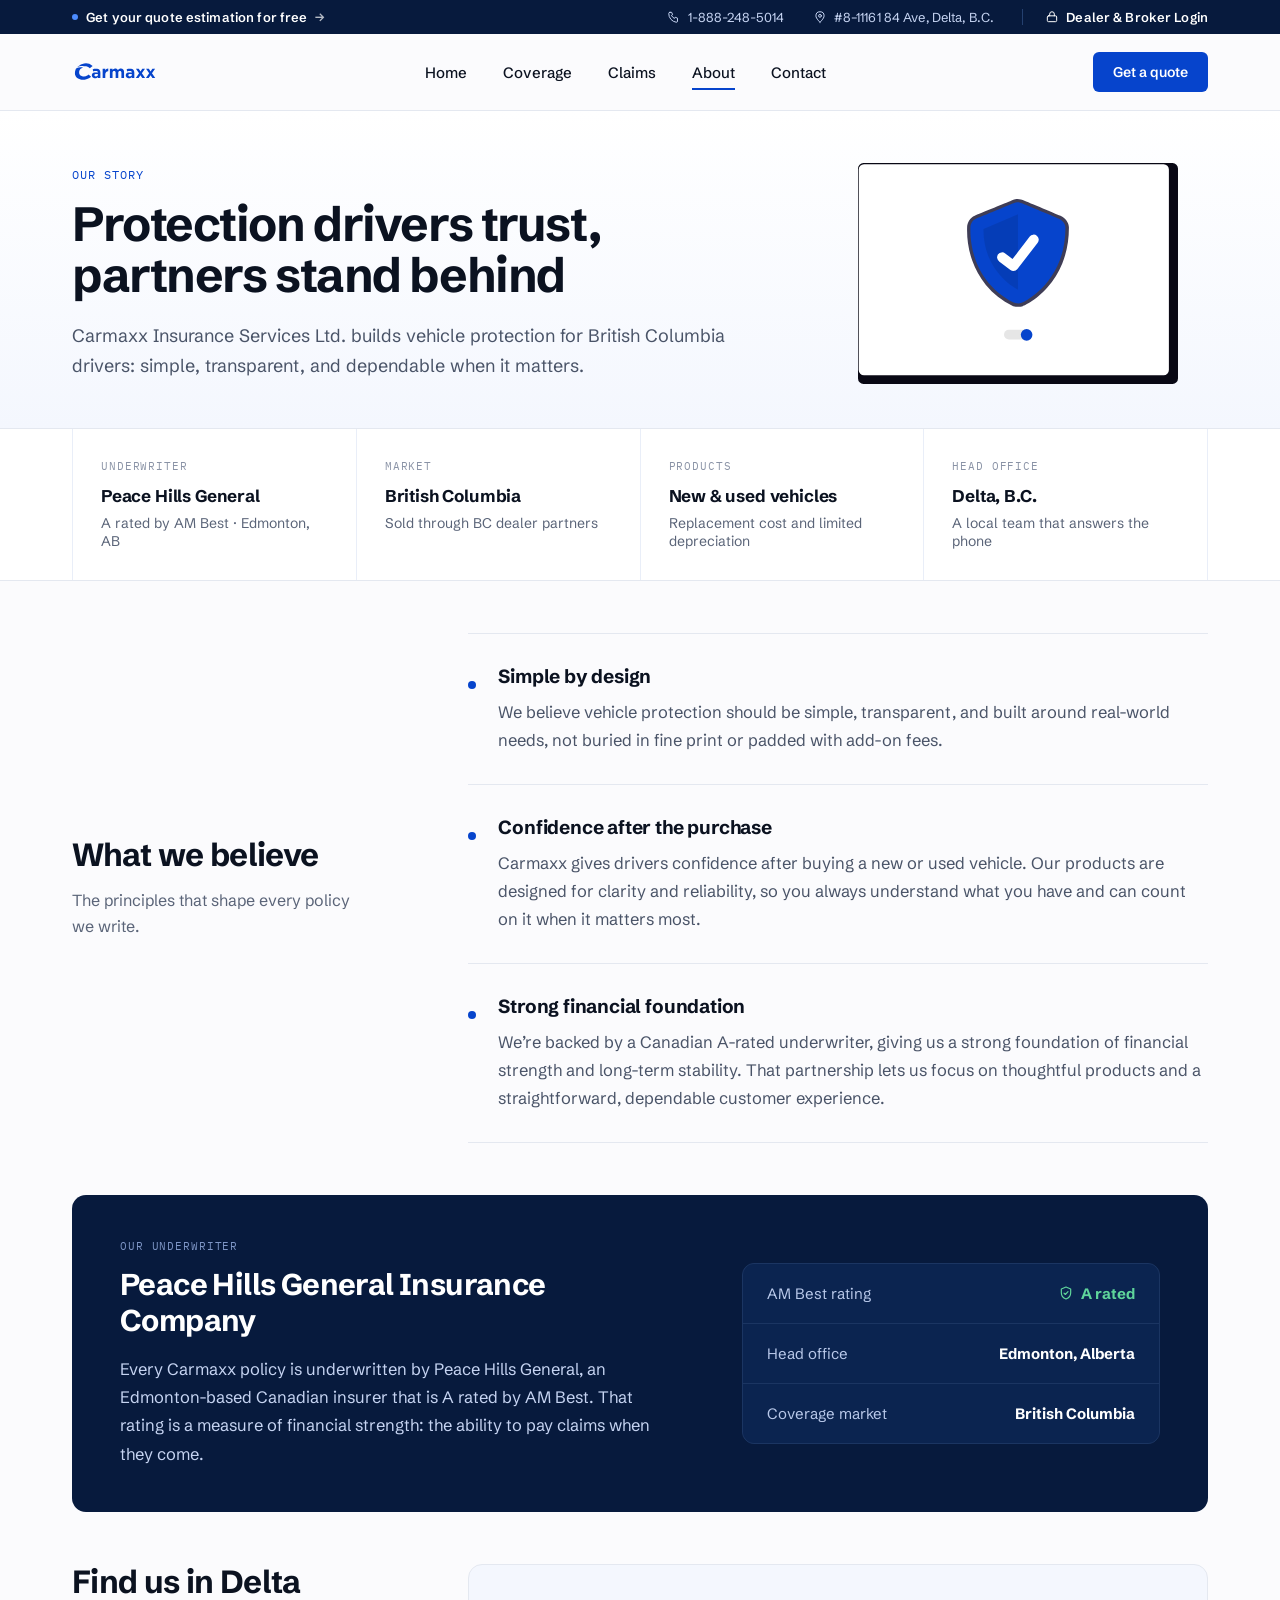
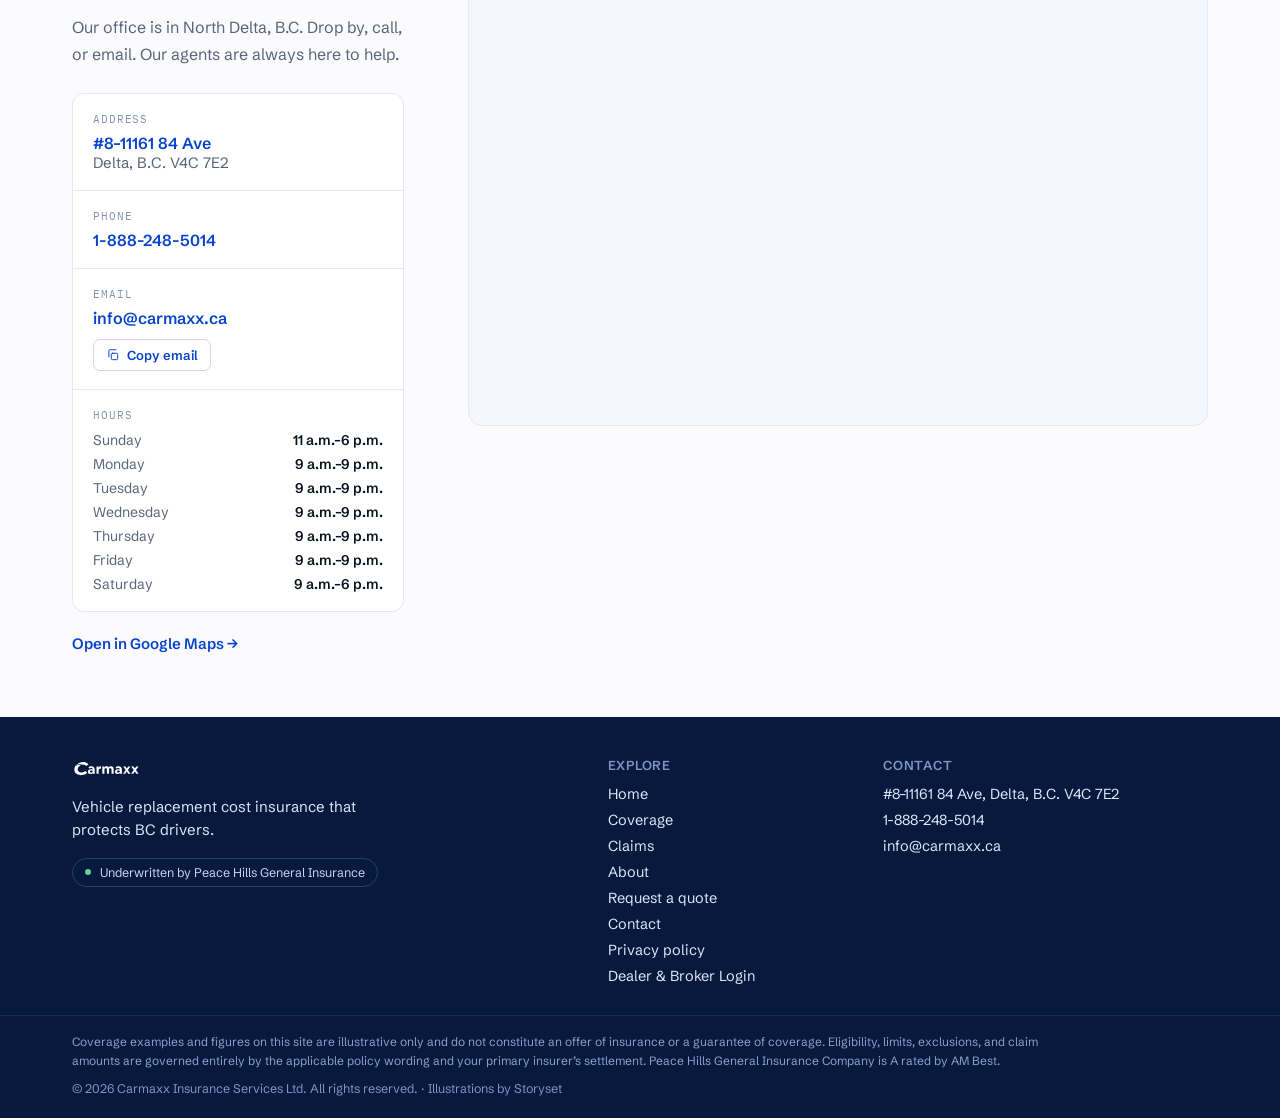
==== commit bc35010c: "Add colorful illustrations: Fluent Emoji claim-step icons + Storyset home scene - Claims: colorful M" ====
--- a/site/about.html
+++ b/site/about.html
@@ -232,7 +232,7 @@
     <div style="border-top:1px solid #16305A;">
       <div style="max-width:1200px; margin:0 auto; padding:16px 32px 22px; display:grid; gap:10px;">
         <p style="margin:0; font-size:12px; line-height:1.6; color:#8AA1CC; max-width:1000px;">Coverage examples and figures on this site are illustrative only and do not constitute an offer of insurance or a guarantee of coverage. Eligibility, limits, exclusions, and claim amounts are governed entirely by the applicable policy wording and your primary insurer&#8217;s settlement. Peace Hills General Insurance Company is A rated by AM Best.</p>
-        <div style="font-size:12.5px; color:#7E96C6;">&#169; 2026 Carmaxx Insurance Services Ltd. All rights reserved.</div>
+        <div style="font-size:12.5px; color:#7E96C6;">&#169; 2026 Carmaxx Insurance Services Ltd. All rights reserved. &#183; <a href="https://storyset.com" target="_blank" rel="noopener" style="color:inherit;">Illustrations by Storyset</a></div>
       </div>
     </div>
   </footer>
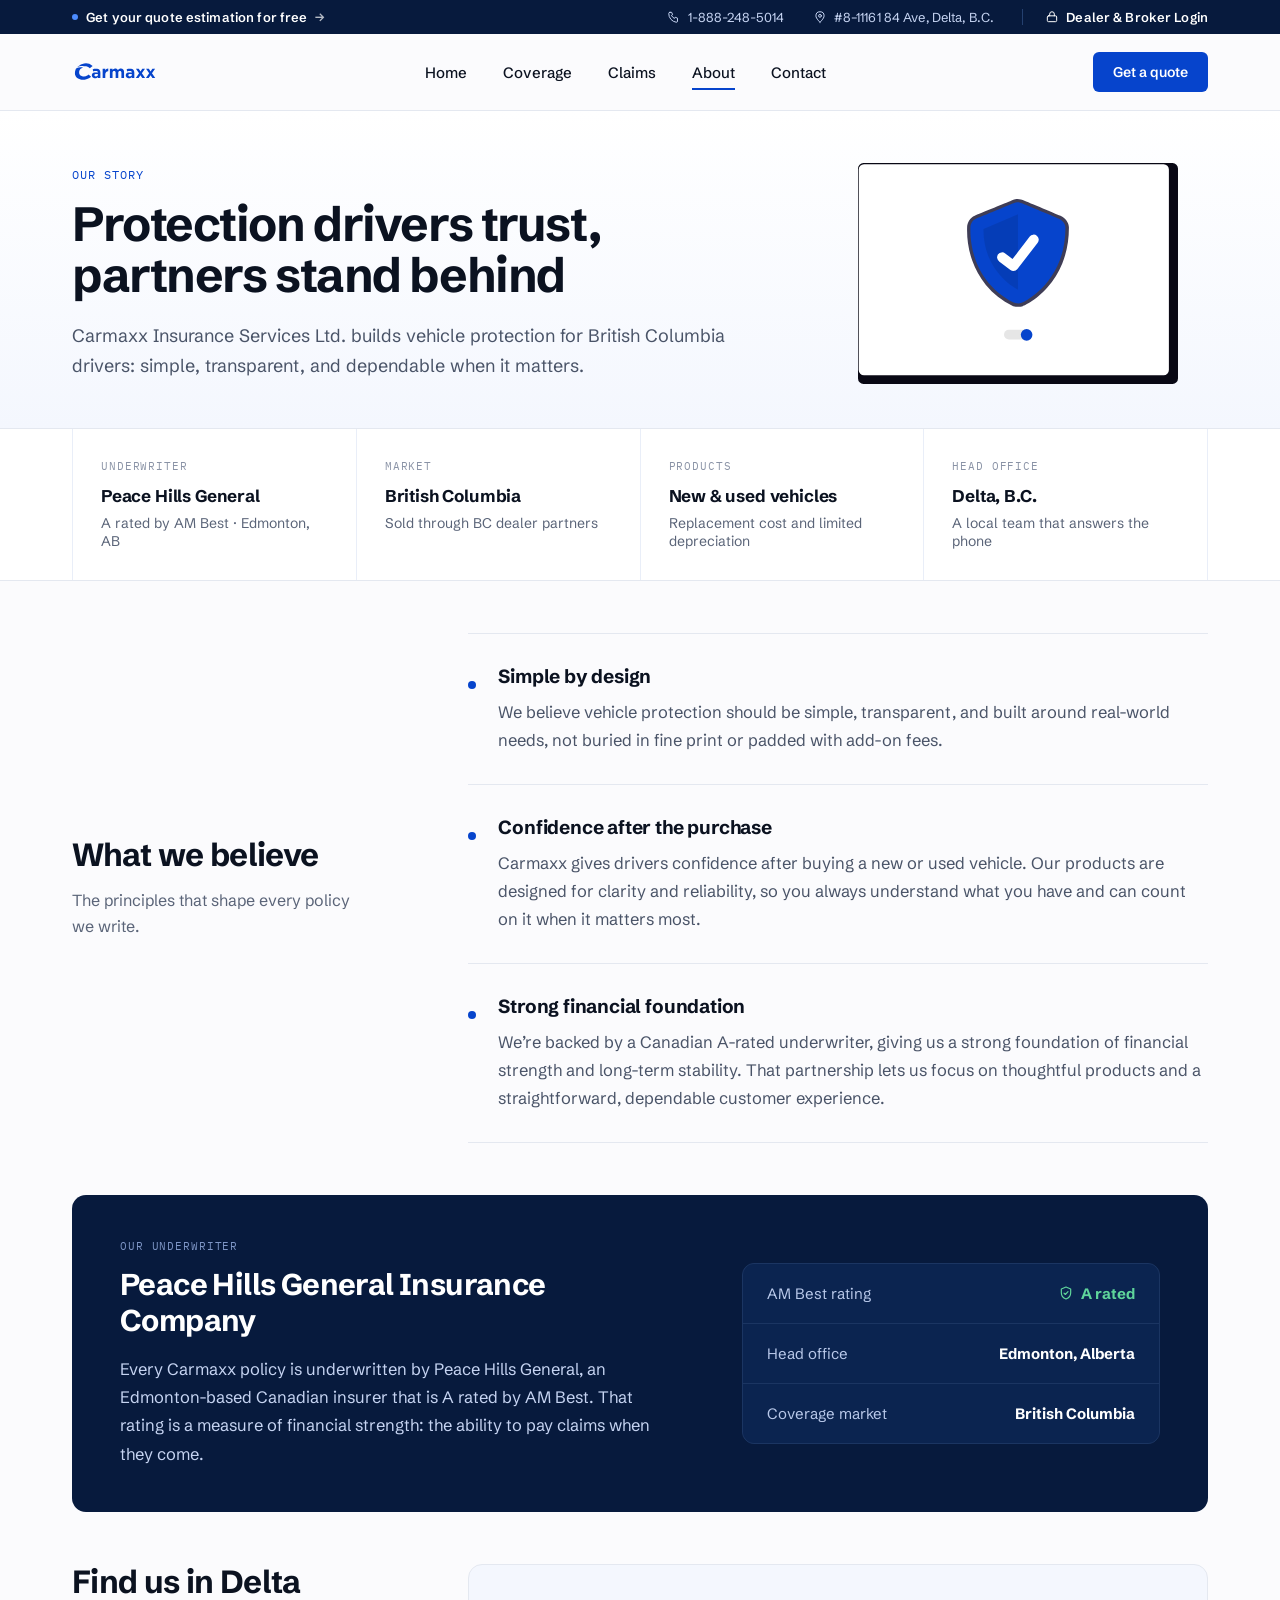
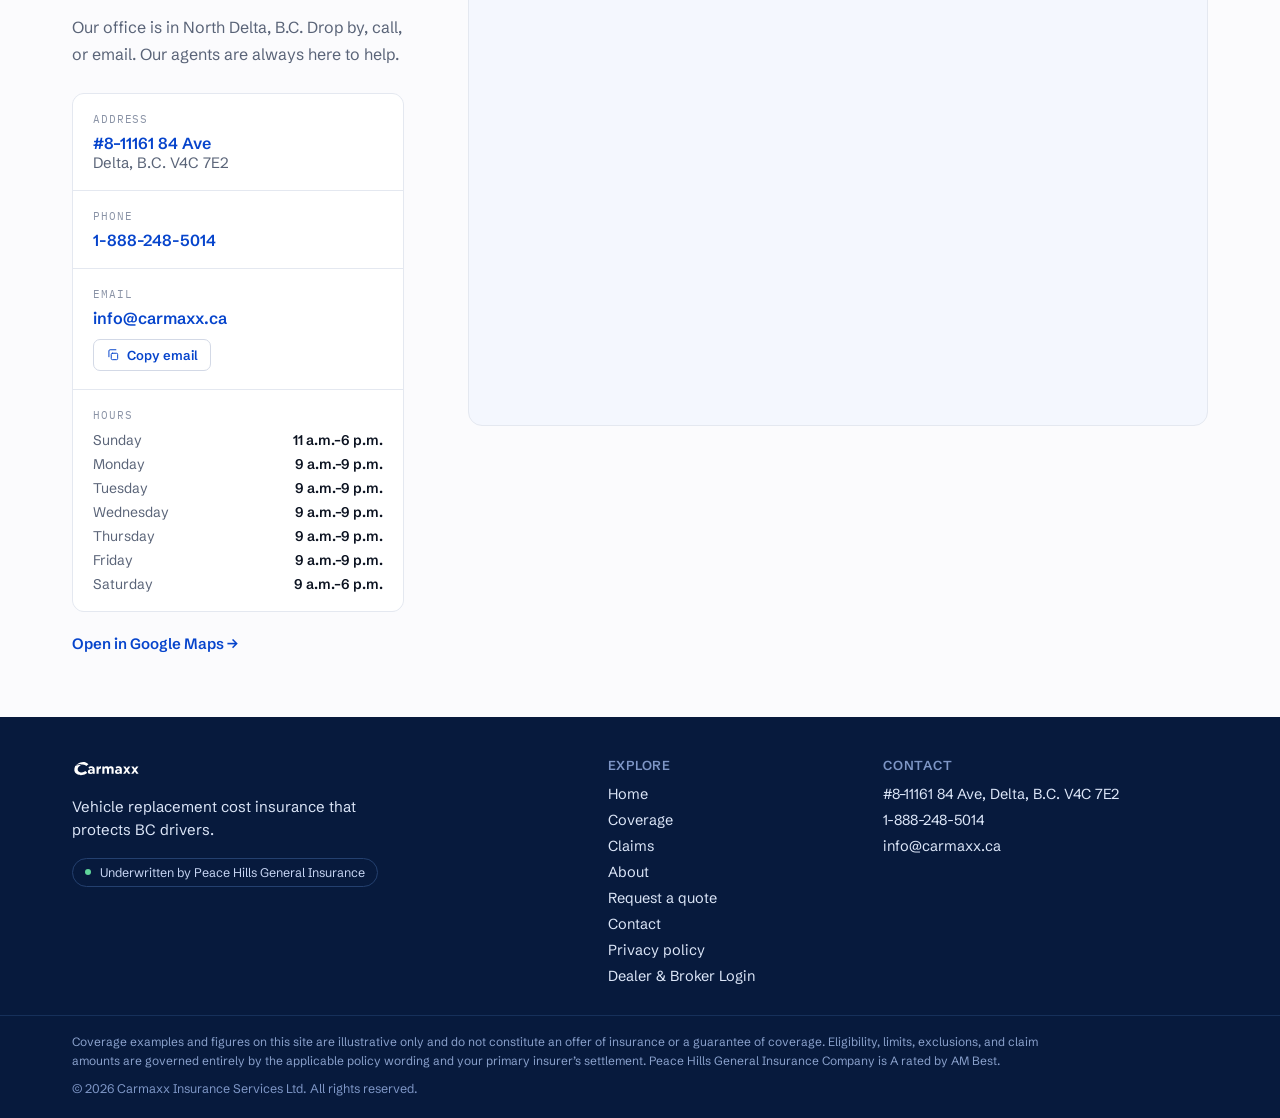
==== commit 4509ec40: "Remove home illustration and Storyset attribution - Remove the vehicle-sale illustration from the ho" ====
--- a/site/about.html
+++ b/site/about.html
@@ -232,7 +232,7 @@
     <div style="border-top:1px solid #16305A;">
       <div style="max-width:1200px; margin:0 auto; padding:16px 32px 22px; display:grid; gap:10px;">
         <p style="margin:0; font-size:12px; line-height:1.6; color:#8AA1CC; max-width:1000px;">Coverage examples and figures on this site are illustrative only and do not constitute an offer of insurance or a guarantee of coverage. Eligibility, limits, exclusions, and claim amounts are governed entirely by the applicable policy wording and your primary insurer&#8217;s settlement. Peace Hills General Insurance Company is A rated by AM Best.</p>
-        <div style="font-size:12.5px; color:#7E96C6;">&#169; 2026 Carmaxx Insurance Services Ltd. All rights reserved. &#183; <a href="https://storyset.com" target="_blank" rel="noopener" style="color:inherit;">Illustrations by Storyset</a></div>
+        <div style="font-size:12.5px; color:#7E96C6;">&#169; 2026 Carmaxx Insurance Services Ltd. All rights reserved.</div>
       </div>
     </div>
   </footer>
